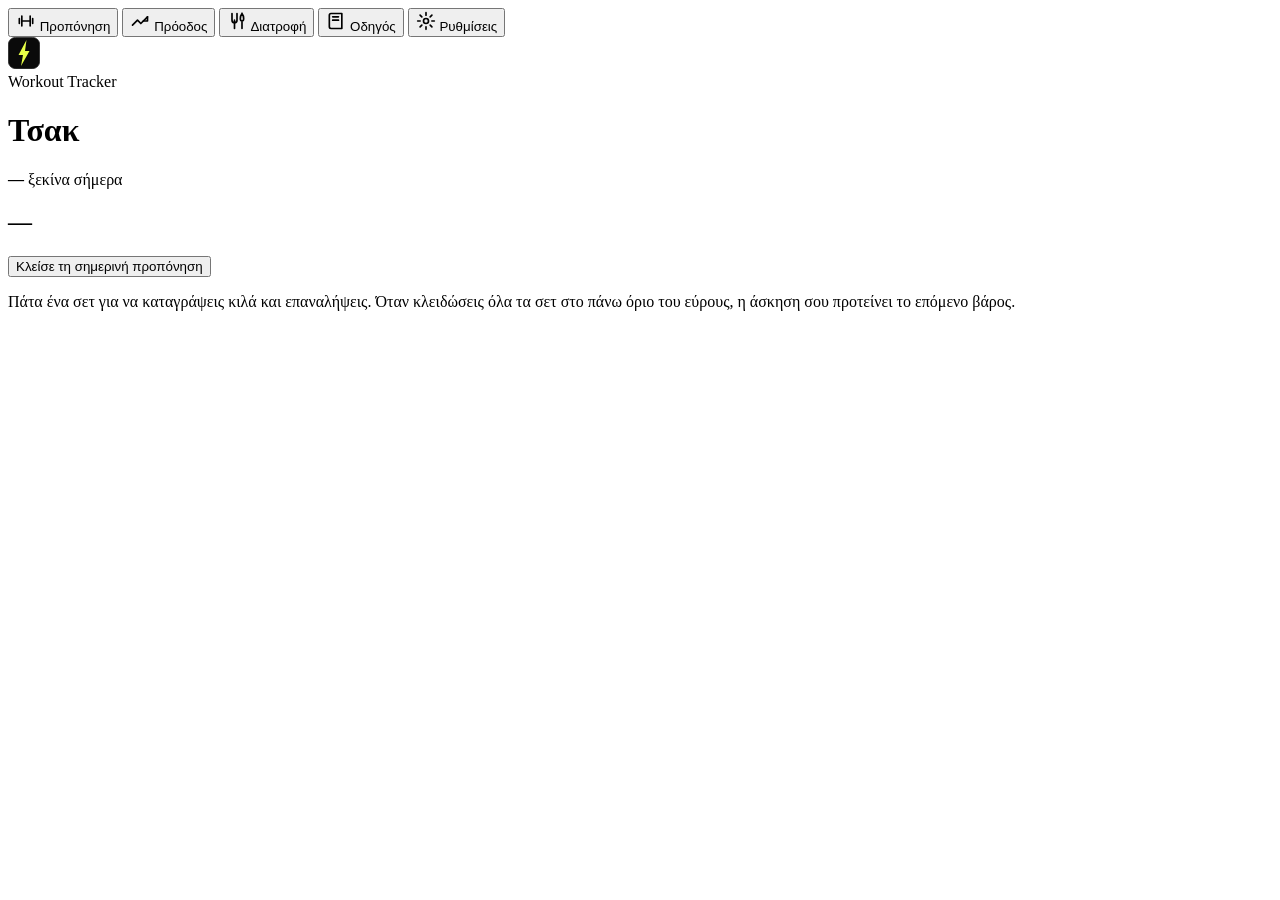
==== workout/index.html @ 8448d08c "Rename index 2.html to workout/index.html" ====
<!DOCTYPE html>
<html lang="el">
<head>
<meta charset="utf-8">
<meta name="viewport" content="width=device-width, initial-scale=1, viewport-fit=cover">
<title>Τσακ — καρνέ προπόνησης</title>
<meta name="description" content="Καταγραφή προπόνησης και προόδου για αθλητικό, γραμμωμένο σώμα. Full-body 3 φορές την εβδομάδα με αυτόματη προοδευτική επιβάρυνση.">
<meta name="theme-color" content="#0a0a0a">
<meta name="application-name" content="Τσακ">
<meta name="apple-mobile-web-app-capable" content="yes">
<meta name="mobile-web-app-capable" content="yes">
<meta name="apple-mobile-web-app-status-bar-style" content="black-translucent">
<meta name="apple-mobile-web-app-title" content="Τσακ">
<link rel="manifest" href="../manifest.json">
<link rel="icon" href="data:image/svg+xml,%3Csvg%20xmlns='http://www.w3.org/2000/svg'%20viewBox='0%200%20512%20512'%3E%3Crect%20width='512'%20height='512'%20rx='114'%20fill='%230a0a0a'/%3E%3Cpolygon%20points='296,48%20168,288%20240,288%20208,464%20344,224%20272,224'%20fill='%23e8ff47'/%3E%3C/svg%3E">
<link rel="apple-touch-icon" href="../icon-180.png">
<link rel="preconnect" href="https://fonts.googleapis.com">
<link rel="preconnect" href="https://fonts.gstatic.com" crossorigin>
<link href="https://fonts.googleapis.com/css2?family=IBM+Plex+Sans:wght@400;600&family=Roboto+Condensed:wght@700&display=swap&subset=greek,latin" rel="stylesheet">
<link rel="stylesheet" href="styles.css">
</head>
<body>

<nav class="tabbar">
  <div class="tabbar-inner" role="tablist" aria-label="Κύρια πλοήγηση">
    <button class="tab" role="tab" data-view="train" aria-selected="true">
      <svg width="20" height="20" viewBox="0 0 24 24" fill="none" stroke="currentColor" stroke-width="2" stroke-linecap="round" aria-hidden="true"><path d="M4 9v6M20 9v6M7 6v12M17 6v12M7 12h10"/></svg>
      Προπόνηση
    </button>
    <button class="tab" role="tab" data-view="progress" aria-selected="false">
      <svg width="20" height="20" viewBox="0 0 24 24" fill="none" stroke="currentColor" stroke-width="2" stroke-linecap="round" stroke-linejoin="round" aria-hidden="true"><path d="M3 17l6-6 4 4 8-8"/><path d="M21 7v5h-5"/></svg>
      Πρόοδος
    </button>
    <button class="tab" role="tab" data-view="nutrition" aria-selected="false">
      <svg width="20" height="20" viewBox="0 0 24 24" fill="none" stroke="currentColor" stroke-width="2" stroke-linecap="round" aria-hidden="true"><path d="M6 3v8a3 3 0 006 0V3M9 11v10M18 3c-1.5 2-2 4-2 6s.5 3 2 3 2-1 2-3-.5-4-2-6zM18 12v9"/></svg>
      Διατροφή
    </button>
    <button class="tab" role="tab" data-view="guide" aria-selected="false">
      <svg width="20" height="20" viewBox="0 0 24 24" fill="none" stroke="currentColor" stroke-width="2" stroke-linecap="round" stroke-linejoin="round" aria-hidden="true"><path d="M4 5a2 2 0 012-2h13v18H6a2 2 0 01-2-2z"/><path d="M8 7h7M8 11h7"/></svg>
      Οδηγός
    </button>
    <button class="tab" role="tab" data-view="settings" aria-selected="false">
      <svg width="20" height="20" viewBox="0 0 24 24" fill="none" stroke="currentColor" stroke-width="2" stroke-linecap="round" aria-hidden="true"><circle cx="12" cy="12" r="3"/><path d="M12 2v3M12 19v3M2 12h3M19 12h3M4.9 4.9l2.1 2.1M17 17l2.1 2.1M19.1 4.9L17 7M7 17l-2.1 2.1"/></svg>
      Ρυθμίσεις
    </button>
  </div>
</nav>

<div class="shell">

  <header class="masthead">
    <div class="brand">
      <svg class="brand-mark" width="32" height="32" viewBox="0 0 512 512" aria-hidden="true">
        <rect x="6" y="6" width="500" height="500" rx="114" fill="#0a0a0a" stroke="#1e1e1e" stroke-width="12"/>
        <polygon points="296,48 168,288 240,288 208,464 344,224 272,224" fill="#e8ff47"/>
      </svg>
      <div>
        <span class="brand-sub">Workout Tracker</span>
        <h1 class="wordmark">Τσακ</h1>
      </div>
    </div>
    <div class="masthead-meta">
      <strong id="week-count">—</strong>
      <span id="week-label">ξεκίνα σήμερα</span><span class="sync-dot" id="sync-dot" aria-hidden="true"></span>
    </div>
  </header>

  <!-- ΠΡΟΠΟΝΗΣΗ -->
  <main id="view-train" role="tabpanel">
    <div class="daystrip" id="daystrip"></div>
    <div class="section-head">
      <h2 id="day-title">—</h2>
      <p id="day-focus"></p>
    </div>
    <div id="exercise-list"></div>
    <div class="btn-row">
      <button class="btn btn-quiet btn-block" id="finish-session">Κλείσε τη σημερινή προπόνηση</button>
    </div>
    <p class="hint">Πάτα ένα σετ για να καταγράψεις κιλά και επαναλήψεις. Όταν κλειδώσεις όλα τα σετ στο πάνω όριο του εύρους, η άσκηση σου προτείνει το επόμενο βάρος.</p>
  </main>

  <!-- ΠΡΟΟΔΟΣ -->
  <main id="view-progress" role="tabpanel" hidden>
    <div class="section-head">
      <h2>Πρόοδος</h2>
      <p>Ο μόνος αξιόπιστος δείκτης είναι τα νούμερα που ανεβαίνουν.</p>
    </div>
    <div class="view-grid">
      <div>
        <div class="panel">
          <h3>Φορτίο ανά άσκηση</h3>
          <div class="field">
            <label for="progress-exercise">Άσκηση</label>
            <select id="progress-exercise"></select>
          </div>
          <div id="exercise-chart"></div>
          <div id="exercise-stats"></div>
        </div>

        <div class="panel">
          <h3>Σωματικό βάρος</h3>
          <div class="field-pair">
            <div class="field">
              <label for="bw-input">Κιλά σήμερα</label>
              <input type="number" id="bw-input" step="0.1" min="30" max="250" inputmode="decimal" placeholder="75.4">
            </div>
            <div class="field" style="align-self:end">
              <button class="btn btn-primary btn-block" id="bw-save">Καταχώρηση</button>
            </div>
          </div>
          <div id="bw-chart"></div>
          <div id="bw-stats"></div>
        </div>
      </div>

      <div>
        <div class="panel">
          <h3>Ώμοι προς μέση</h3>
          <p class="hint" style="margin-top:0">Ο λόγος που καθορίζει την αθλητική σιλουέτα. Μέτρα με μεζούρα στο πλατύτερο σημείο των ώμων και στον αφαλό, την ίδια ώρα της ημέρας.</p>
          <div class="field-pair">
            <div class="field">
              <label for="m-shoulders">Ώμοι (εκ.)</label>
              <input type="number" id="m-shoulders" step="0.5" inputmode="decimal" placeholder="112">
            </div>
            <div class="field">
              <label for="m-waist">Μέση (εκ.)</label>
              <input type="number" id="m-waist" step="0.5" inputmode="decimal" placeholder="80">
            </div>
          </div>
          <button class="btn btn-primary btn-block" id="m-save">Καταχώρηση μέτρησης</button>
          <div id="ratio-display"></div>
          <div id="ratio-chart"></div>
        </div>

        <div class="panel">
          <h3>Εβδομαδιαίος όγκος</h3>
          <div id="volume-list"></div>
        </div>

        <div class="panel">
          <h3>Ιστορικό προπονήσεων</h3>
          <div id="history-list"></div>
        </div>
      </div>
    </div>
  </main>

  <!-- ΔΙΑΤΡΟΦΗ -->
  <main id="view-nutrition" role="tabpanel" hidden>
    <div class="section-head">
      <h2>Διατροφή</h2>
      <p>Υπολογισμός αφετηρίας. Προσάρμοσε μετά από 3–4 εβδομάδες με βάση το τι δείχνει η ζυγαριά και ο καθρέφτης.</p>
    </div>
    <div class="view-grid">
      <div class="panel">
        <h3>Τα στοιχεία σου</h3>
        <div class="field-pair">
          <div class="field">
            <label for="n-weight">Βάρος (κιλά)</label>
            <input type="number" id="n-weight" step="0.5" min="30" max="250" inputmode="decimal">
          </div>
          <div class="field">
            <label for="n-height">Ύψος (εκ.)</label>
            <input type="number" id="n-height" step="1" min="120" max="230" inputmode="numeric">
          </div>
        </div>
        <div class="field-pair">
          <div class="field">
            <label for="n-age">Ηλικία</label>
            <input type="number" id="n-age" step="1" min="16" max="90" inputmode="numeric">
          </div>
          <div class="field">
            <label for="n-sex">Φύλο</label>
            <select id="n-sex">
              <option value="m">Άνδρας</option>
              <option value="f">Γυναίκα</option>
            </select>
          </div>
        </div>
        <div class="field">
          <label for="n-activity">Δραστηριότητα εκτός γυμναστηρίου</label>
          <select id="n-activity"></select>
        </div>
        <div class="field">
          <label for="n-goal">Στόχος</label>
          <select id="n-goal"></select>
        </div>
        <button class="btn btn-primary btn-block" id="n-calc">Υπολόγισε</button>
      </div>

      <div class="panel" id="n-results">
        <h3>Ημερήσιοι στόχοι</h3>
        <div class="empty">Συμπλήρωσε τα στοιχεία σου για να δεις τους στόχους.</div>
      </div>
    </div>
  </main>

  <!-- ΟΔΗΓΟΣ -->
  <main id="view-guide" role="tabpanel" hidden>
    <div class="section-head">
      <h2>Οδηγός</h2>
      <p>Το σκεπτικό πίσω από κάθε επιλογή του προγράμματος.</p>
    </div>
    <div id="guide-list"></div>
    <p class="hint">Δεν είναι ιατρική συμβουλή. Συμβουλέψου γιατρό πριν ξεκινήσεις πρόγραμμα άσκησης ή συμπληρώματα, ειδικά αν έχεις κάποια πάθηση ή παίρνεις φάρμακα.</p>
  </main>

  <!-- ΡΥΘΜΙΣΕΙΣ -->
  <main id="view-settings" role="tabpanel" hidden>
    <div class="section-head">
      <h2>Ρυθμίσεις</h2>
      <p id="storage-mode"></p>
    </div>

    <div class="panel">
      <h3>Τα δεδομένα σου</h3>
      <button class="btn btn-primary btn-block" id="export-btn">Εξαγωγή σε PDF</button>
      <p class="hint">Φτιάχνει μια πλήρη αναφορά: δύναμη ανά άσκηση, σωματικό βάρος, μετρήσεις, όγκο και ολόκληρο το ημερολόγιο. Ανοίγει το παράθυρο εκτύπωσης — διάλεξε <strong>Αποθήκευση ως PDF</strong>. Στο iPhone: Κοινή χρήση → Εκτύπωση → Αποθήκευση σε αρχεία.</p>
      <div class="btn-row">
        <button class="btn btn-quiet" id="backup-btn">Αντίγραφο ασφαλείας (JSON)</button>
        <button class="btn btn-quiet" id="import-btn">Εισαγωγή αρχείου</button>
        <button class="btn btn-danger" id="reset-btn">Διαγραφή όλων</button>
      </div>
      <p class="hint">Το JSON είναι για μεταφορά σε άλλη συσκευή — το διαβάζει η «Εισαγωγή». Το PDF είναι για διάβασμα και εκτύπωση.</p>
      <input type="file" id="import-file" accept="application/json" class="sr-only">
      <div id="data-status"></div>
    </div>
  </main>

</div>

<div class="timer" id="timer" hidden>
  <span class="timer-count" id="timer-count">2:00</span>
  <span class="timer-label" id="timer-label">Ξεκούραση</span>
  <button id="timer-skip">Παράλειψη</button>
  <div class="timer-bar" id="timer-bar"></div>
</div>

<script type="module">
  import('./app.js').catch(() => import('./assets/js/app.js'));
</script>
</body>
</html>
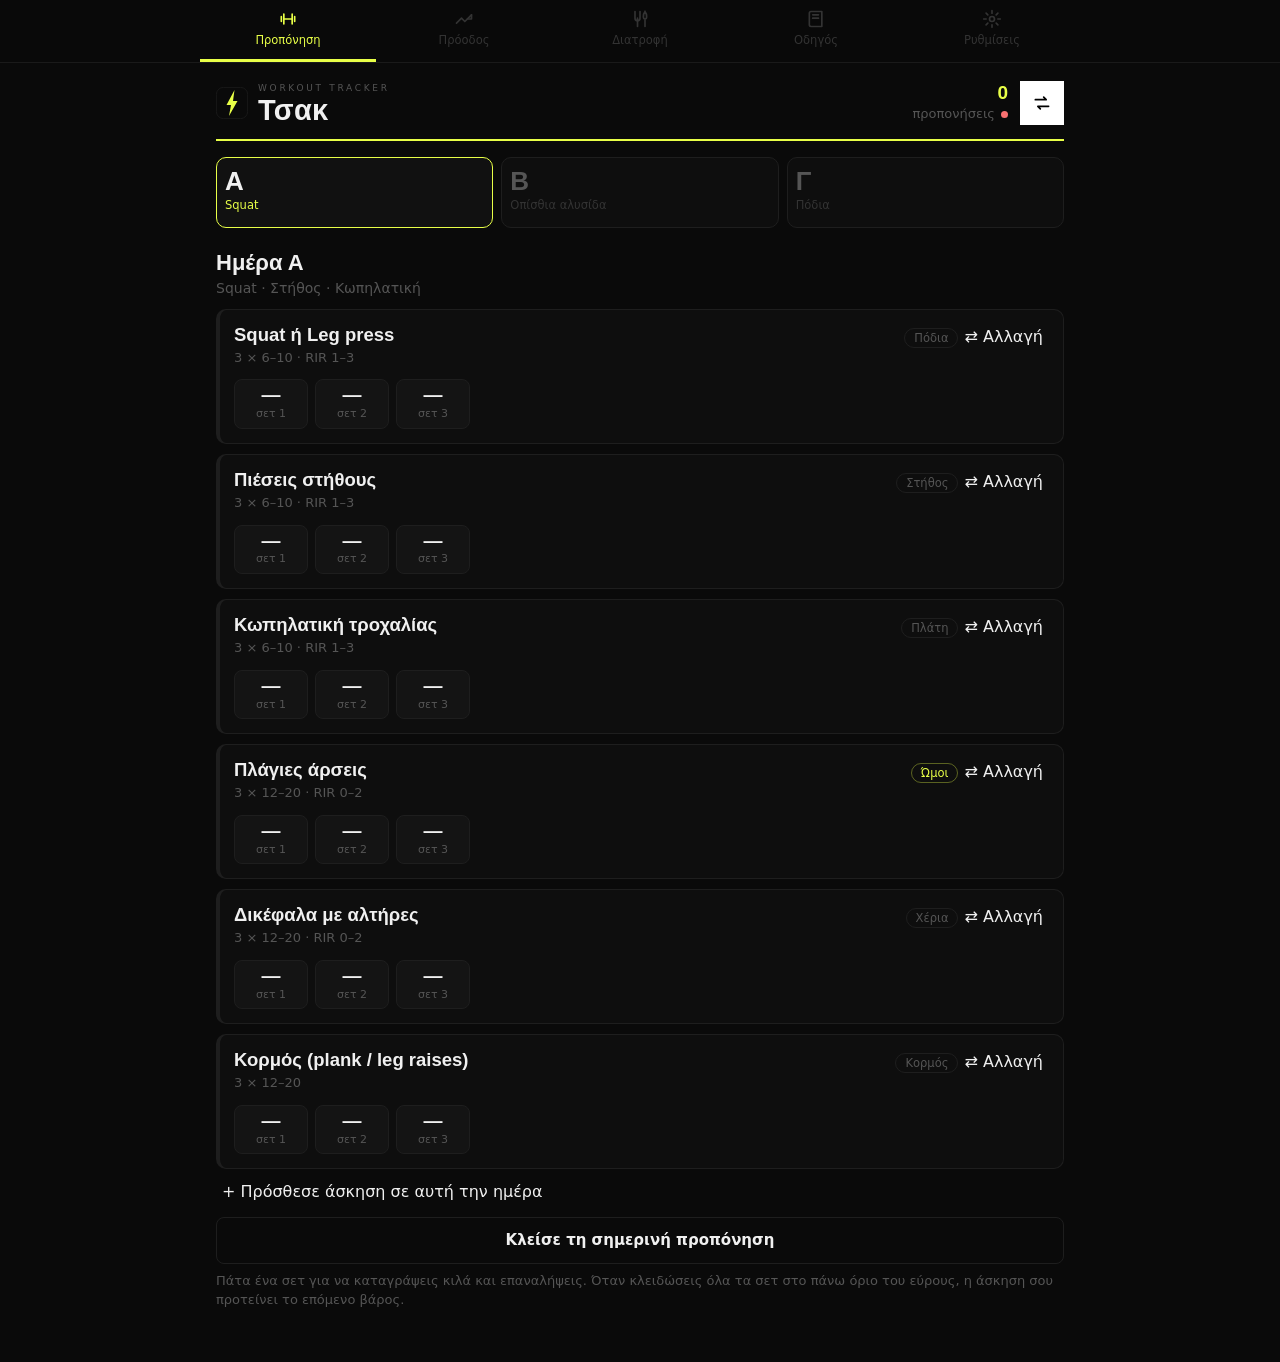
==== commit 9ccc22ab: "Add files via upload" ====
--- a/workout/index.html
+++ b/workout/index.html
@@ -59,9 +59,16 @@
         <h1 class="wordmark">Τσακ</h1>
       </div>
     </div>
-    <div class="masthead-meta">
-      <strong id="week-count">—</strong>
-      <span id="week-label">ξεκίνα σήμερα</span><span class="sync-dot" id="sync-dot" aria-hidden="true"></span>
+    <div class="masthead-right">
+      <div class="masthead-meta">
+        <strong id="week-count">—</strong>
+        <span id="week-label">ξεκίνα σήμερα</span><span class="sync-dot" id="sync-dot" aria-hidden="true"></span>
+      </div>
+      <a class="switch-btn" id="client-link" href="../" aria-label="Άνοιγμα κρατήσεων" title="Κρατήσεις">
+        <svg width="20" height="20" viewBox="0 0 24 24" fill="none" stroke="currentColor" stroke-width="2" stroke-linecap="round" stroke-linejoin="round" aria-hidden="true">
+          <path d="M4 8h13l-3-3M20 16H7l3 3"/>
+        </svg>
+      </a>
     </div>
   </header>
 
@@ -212,6 +219,57 @@
       <p id="storage-mode"></p>
     </div>
 
+    <div class="panel" id="config-panel">
+      <h3>Ο στόχος και το πρόγραμμά μου</h3>
+
+      <div id="goal-link"></div>
+      <div class="btn-row">
+        <button class="btn btn-quiet" id="goal-refresh">Ανανέωση στόχων</button>
+      </div>
+      <div id="goal-status"></div>
+
+      <div class="field">
+        <label for="cfg-preset">Πρόγραμμα</label>
+        <select id="cfg-preset"></select>
+      </div>
+      <p class="hint" id="cfg-tagline"></p>
+
+      <div class="field-pair">
+        <div class="field">
+          <label for="cfg-days">Μέρες την εβδομάδα</label>
+          <select id="cfg-days"></select>
+        </div>
+        <div class="field">
+          <label for="cfg-equip">Εξοπλισμός</label>
+          <select id="cfg-equip"></select>
+        </div>
+      </div>
+
+      <div class="field">
+        <label>Έμφαση</label>
+        <div class="chips" id="cfg-emphasis"></div>
+      </div>
+
+      <div id="cfg-preview"></div>
+      <button class="btn btn-primary btn-block" id="cfg-apply">Φτιάξε το πρόγραμμά μου</button>
+      <p class="hint">Το ιστορικό σου δεν χάνεται ποτέ. Κάθε άσκηση κρατάει τα κιλά της, ακόμα κι αν αλλάξεις εντελώς πρόγραμμα — και τα ξαναβρίσκει αν επιστρέψει αργότερα.</p>
+      <div id="cfg-status"></div>
+    </div>
+
+    <div class="panel">
+      <h3>Οι αλλαγές μου στο πρόγραμμα</h3>
+      <div id="plan-list"></div>
+      <div class="btn-row">
+        <button class="btn btn-quiet" id="plan-reset">Επαναφορά όλων των ασκήσεων</button>
+      </div>
+      <p class="hint">Γυρνάει τις ασκήσεις όπως τις έφτιαξε το πρόγραμμα. Ο στόχος και οι μέρες μένουν όπως τα έχεις — και οι καταγραφές σου δεν πειράζονται.</p>
+    </div>
+
+    <div class="panel">
+      <h3>Συγχρονισμός</h3>
+      <div id="sync-status"></div>
+    </div>
+
     <div class="panel">
       <h3>Τα δεδομένα σου</h3>
       <button class="btn btn-primary btn-block" id="export-btn">Εξαγωγή σε PDF</button>
@@ -237,7 +295,21 @@
 </div>
 
 <script type="module">
-  import('./app.js').catch(() => import('./assets/js/app.js'));
+  /* Αν κάτι δεν φορτώσει, φαίνεται στην οθόνη. Σιωπηλή αποτυχία
+     σημαίνει άδεια εφαρμογή χωρίς καμία εξήγηση. */
+  const boom = (msg) => {
+    const t = document.getElementById('day-title');
+    const list = document.getElementById('exercise-list');
+    if (t) t.textContent = 'Δεν φόρτωσε ο κώδικας';
+    if (list) list.innerHTML =
+      '<div class="empty" style="white-space:pre-wrap">' + String(msg) + '</div>';
+  };
+  window.addEventListener('error', (e) => {
+    if (e.filename) boom(e.message + '\n' + e.filename + ':' + e.lineno);
+  });
+  import('./app.js').catch((a) =>
+    import('./assets/js/app.js').catch((b) => boom(a.message + '\n' + b.message))
+  );
 </script>
 </body>
 </html>
--- a/workout/styles.css
+++ b/workout/styles.css
@@ -0,0 +1,951 @@
+/* ==========================================================================
+   Τσακ — καρνέ προπόνησης
+   Παλέτα: σκούρο φόντο #0a0a0a με lime accent #e8ff47.
+   Το σχέδιο και οι διαστάσεις μένουν ίδια — αλλάζουν μόνο τα χρώματα.
+   ========================================================================== */
+
+:root {
+  color-scheme: dark;
+
+  --paper: #0a0a0a;
+  --surface: #0e0e0e;
+  --surface-sunk: #141414;
+  --ink: #f0f0f0;
+  --muted: #555555;
+  --dim: #333333;
+  --rule: #1e1e1e;
+
+  --accent: #e8ff47;
+  --accent-soft: rgba(232, 255, 71, 0.12);
+  --accent-line: rgba(232, 255, 71, 0.35);
+  --on-accent: #000000;
+
+  --green: #4ade80;
+  --red: #f87171;
+
+  --sp: 4px;
+  --radius: 10px;
+  --tap: 46px;
+
+  --display: 'Roboto Condensed', 'Helvetica Neue', Arial, sans-serif;
+  /* Το Bebas Neue δεν έχει ελληνικά γράμματα, οπότε ο λογότυπος γράφεται
+     με Roboto Condensed — η ίδια στενή γραμματοσειρά με τα νούμερα. */
+  --brand: 'Roboto Condensed', 'Helvetica Neue', Arial, sans-serif;
+  --body: 'IBM Plex Sans', system-ui, -apple-system, 'Segoe UI', sans-serif;
+}
+
+* { box-sizing: border-box; }
+
+html { -webkit-text-size-adjust: 100%; }
+
+body {
+  margin: 0;
+  background: var(--paper);
+  color: var(--ink);
+  font-family: var(--body);
+  font-size: 16px;
+  line-height: 1.5;
+  -webkit-font-smoothing: antialiased;
+  -webkit-tap-highlight-color: transparent;
+  padding-bottom: calc(84px + env(safe-area-inset-bottom));
+}
+
+button, input, select { font: inherit; color: inherit; }
+
+::placeholder { color: var(--dim); opacity: 1; }
+
+button {
+  cursor: pointer;
+  border: none;
+  background: none;
+}
+
+:focus-visible {
+  outline: 3px solid var(--accent);
+  outline-offset: 2px;
+  border-radius: 4px;
+}
+
+.shell {
+  max-width: 560px;
+  margin: 0 auto;
+  padding: 0 16px;
+}
+
+.sr-only {
+  position: absolute;
+  width: 1px; height: 1px;
+  padding: 0; margin: -1px;
+  overflow: hidden;
+  clip: rect(0 0 0 0);
+  white-space: nowrap;
+}
+
+/* ---------- Κεφαλίδα ---------- */
+
+.masthead {
+  display: flex;
+  align-items: center;
+  justify-content: space-between;
+  gap: 12px;
+  padding: 18px 0 14px;
+  border-bottom: 2px solid var(--accent);
+}
+
+.brand {
+  display: flex;
+  align-items: center;
+  gap: 10px;
+  min-width: 0;
+}
+
+.brand-mark { display: block; flex-shrink: 0; }
+
+.brand-sub {
+  display: block;
+  font-size: 9px;
+  letter-spacing: 0.3em;
+  text-transform: uppercase;
+  color: var(--muted);
+  margin-bottom: 1px;
+}
+
+.wordmark {
+  font-family: var(--brand);
+  font-weight: 700;
+  font-size: 29px;
+  letter-spacing: 0.01em;
+  line-height: 1;
+  margin: 0;
+  color: var(--ink);
+}
+
+.masthead-meta {
+  font-size: 13px;
+  color: var(--muted);
+  font-variant-numeric: tabular-nums;
+  text-align: right;
+}
+
+.masthead-meta strong {
+  font-family: var(--display);
+  font-size: 19px;
+  color: var(--accent);
+  display: block;
+  line-height: 1.1;
+}
+
+.sync-dot {
+  display: inline-block;
+  width: 7px;
+  height: 7px;
+  border-radius: 50%;
+  background: var(--dim);
+  margin-left: 6px;
+  vertical-align: middle;
+  transition: background 0.2s;
+}
+
+.sync-dot[data-state='ok'] { background: var(--green); }
+.sync-dot[data-state='syncing'] { background: var(--accent); }
+.sync-dot[data-state='error'] { background: var(--red); }
+
+/* ---------- Λωρίδα ημερών ---------- */
+
+/* Οι μέρες δεν είναι πια πάντα τρεις: το πρόγραμμα μπορεί να έχει από
+   δύο έως έξι. Αυτόματες στήλες, με ελάχιστο πλάτος που χωράει
+   άνετα ο αντίχειρας. */
+.daystrip {
+  display: grid;
+  grid-template-columns: repeat(auto-fit, minmax(88px, 1fr));
+  gap: 8px;
+  margin: 16px 0 6px;
+}
+
+.daybtn {
+  background: var(--surface);
+  border: 1px solid var(--rule);
+  border-radius: var(--radius);
+  padding: 10px 8px 12px;
+  text-align: left;
+  min-height: var(--tap);
+  color: var(--muted);
+  transition: border-color 0.15s, background 0.15s, color 0.15s;
+}
+
+.daybtn:hover { border-color: var(--muted); }
+
+.daybtn .letter {
+  font-family: var(--display);
+  font-weight: 700;
+  font-size: 26px;
+  line-height: 1;
+  display: block;
+}
+
+.daybtn .meta {
+  font-size: 11.5px;
+  color: var(--dim);
+  display: block;
+  margin-top: 3px;
+}
+
+.daybtn[aria-pressed='true'] {
+  background: #111111;
+  border-color: var(--accent);
+  color: var(--ink);
+}
+
+.daybtn[aria-pressed='true'] .meta { color: var(--accent); }
+
+.daybtn .done {
+  display: inline-block;
+  width: 7px; height: 7px;
+  border-radius: 50%;
+  background: var(--accent);
+  vertical-align: middle;
+  margin-left: 6px;
+}
+
+/* ---------- Επικεφαλίδα ενότητας ---------- */
+
+.section-head {
+  margin: 22px 0 10px;
+}
+
+.section-head h2 {
+  font-family: var(--display);
+  font-weight: 700;
+  font-size: 22px;
+  margin: 0;
+  line-height: 1.15;
+  color: var(--ink);
+}
+
+.section-head p {
+  margin: 3px 0 0;
+  color: var(--muted);
+  font-size: 14px;
+}
+
+/* ---------- Κάρτα άσκησης ---------- */
+
+.exercise {
+  background: var(--surface);
+  border: 1px solid var(--rule);
+  border-radius: var(--radius);
+  padding: 14px;
+  margin-bottom: 10px;
+  border-left: 4px solid var(--rule);
+}
+
+.exercise[data-state='done'] { border-left-color: var(--green); }
+.exercise[data-state='levelup'] {
+  border-left-color: var(--accent);
+  background: var(--accent-soft);
+}
+
+.ex-top {
+  display: flex;
+  justify-content: space-between;
+  align-items: flex-start;
+  gap: 10px;
+}
+
+.ex-name {
+  font-family: var(--display);
+  font-weight: 700;
+  font-size: 18.5px;
+  line-height: 1.2;
+  margin: 0;
+}
+
+.ex-prescription {
+  font-size: 13px;
+  color: var(--muted);
+  font-variant-numeric: tabular-nums;
+  margin-top: 2px;
+}
+
+.ex-group {
+  font-size: 11.5px;
+  color: var(--muted);
+  border: 1px solid var(--rule);
+  border-radius: 999px;
+  padding: 2px 9px;
+  white-space: nowrap;
+  flex-shrink: 0;
+}
+
+.ex-key .ex-group {
+  border-color: var(--accent-line);
+  color: var(--accent);
+}
+
+/* Σετ */
+
+.sets {
+  display: flex;
+  flex-wrap: wrap;
+  gap: 7px;
+  margin-top: 12px;
+}
+
+.setchip {
+  min-width: 74px;
+  min-height: var(--tap);
+  padding: 5px 10px;
+  border: 1px solid var(--rule);
+  border-radius: 8px;
+  background: var(--surface-sunk);
+  text-align: center;
+  font-variant-numeric: tabular-nums;
+  transition: background 0.12s, border-color 0.12s;
+}
+
+.setchip:hover { border-color: var(--muted); }
+
+.setchip .val {
+  display: block;
+  font-family: var(--display);
+  font-weight: 700;
+  font-size: 19px;
+  line-height: 1.1;
+  color: var(--ink);
+}
+
+.setchip .sub {
+  display: block;
+  font-size: 11px;
+  color: var(--muted);
+}
+
+.setchip[data-filled='true'] {
+  background: var(--surface-sunk);
+  border-color: var(--accent-line);
+}
+
+.setchip[data-filled='true'] .val { color: var(--accent); }
+
+.setchip[data-top='true'] {
+  background: var(--accent);
+  border-color: var(--accent);
+}
+
+.setchip[data-top='true'] .val { color: var(--on-accent); }
+.setchip[data-top='true'] .sub { color: rgba(0, 0, 0, 0.6); }
+
+.ex-last {
+  margin-top: 10px;
+  font-size: 12.5px;
+  color: var(--muted);
+  font-variant-numeric: tabular-nums;
+}
+
+.levelup-note {
+  margin-top: 10px;
+  padding: 9px 11px;
+  background: var(--accent);
+  border-radius: 7px;
+  font-size: 14px;
+  font-weight: 600;
+  color: var(--on-accent);
+}
+
+/* ---------- Επεξεργασία σετ ---------- */
+
+.editor {
+  margin-top: 12px;
+  padding: 12px;
+  background: #0c0c0c;
+  border: 1px solid var(--rule);
+  border-radius: 8px;
+}
+
+.editor-grid {
+  display: grid;
+  grid-template-columns: 1fr 1fr;
+  gap: 10px;
+}
+
+.field label {
+  display: block;
+  font-size: 12.5px;
+  color: var(--muted);
+  margin-bottom: 4px;
+}
+
+.stepper {
+  display: flex;
+  align-items: stretch;
+  border: 1px solid var(--rule);
+  border-radius: 8px;
+  overflow: hidden;
+  background: var(--surface-sunk);
+}
+
+.stepper button {
+  width: 40px;
+  font-family: var(--display);
+  font-size: 22px;
+  font-weight: 700;
+  color: var(--accent);
+  background: transparent;
+}
+
+.stepper button:active { background: var(--accent-soft); }
+
+.stepper input {
+  flex: 1;
+  min-width: 0;
+  border: none;
+  text-align: center;
+  font-family: var(--display);
+  font-weight: 700;
+  font-size: 21px;
+  background: transparent;
+  color: var(--ink);
+  padding: 9px 0;
+  font-variant-numeric: tabular-nums;
+}
+
+.stepper input:focus { outline: none; background: var(--accent-soft); }
+
+.editor-actions {
+  display: flex;
+  gap: 8px;
+  margin-top: 10px;
+}
+
+/* ---------- Κουμπιά ---------- */
+
+.btn {
+  min-height: var(--tap);
+  padding: 11px 18px;
+  border-radius: 8px;
+  font-weight: 600;
+  font-size: 15px;
+  border: 1px solid transparent;
+  transition: background 0.14s, border-color 0.14s, color 0.14s;
+}
+
+.btn-primary {
+  background: var(--accent);
+  color: var(--on-accent);
+  flex: 1;
+}
+
+.btn-primary:hover { background: #d5eb33; }
+
+.btn-quiet {
+  background: transparent;
+  border-color: var(--rule);
+  color: var(--ink);
+}
+
+.btn-quiet:hover { border-color: var(--accent-line); color: var(--accent); }
+
+.btn-quiet:disabled {
+  color: var(--dim);
+  border-color: var(--rule);
+  cursor: default;
+}
+
+.btn-danger {
+  background: transparent;
+  border-color: #3a1a1a;
+  color: #ff4444;
+}
+
+.btn-block { width: 100%; }
+
+.btn-row {
+  display: flex;
+  gap: 8px;
+  flex-wrap: wrap;
+  margin-top: 12px;
+}
+
+/* ---------- Χρονόμετρο ---------- */
+
+.timer {
+  position: fixed;
+  left: 50%;
+  transform: translateX(-50%);
+  bottom: calc(78px + env(safe-area-inset-bottom));
+  width: min(528px, calc(100% - 32px));
+  background: #141414;
+  border: 1px solid var(--rule);
+  color: var(--ink);
+  border-radius: var(--radius);
+  padding: 11px 14px;
+  display: flex;
+  align-items: center;
+  gap: 12px;
+  z-index: 40;
+  box-shadow: 0 6px 20px rgba(0, 0, 0, 0.55);
+}
+
+.timer[hidden] { display: none; }
+
+.timer-count {
+  font-family: var(--display);
+  font-weight: 700;
+  font-size: 27px;
+  font-variant-numeric: tabular-nums;
+  line-height: 1;
+  min-width: 66px;
+  color: var(--accent);
+}
+
+.timer-label {
+  flex: 1;
+  font-size: 13px;
+  color: var(--muted);
+}
+
+.timer-bar {
+  position: absolute;
+  left: 0; bottom: 0;
+  height: 3px;
+  background: var(--accent);
+  border-radius: 0 0 var(--radius) var(--radius);
+  transition: width 1s linear;
+}
+
+.timer button {
+  color: var(--ink);
+  border: 1px solid #2a2a2a;
+  border-radius: 7px;
+  padding: 8px 12px;
+  font-size: 14px;
+  min-height: 40px;
+}
+
+/* ---------- Πλοήγηση ---------- */
+
+.tabbar {
+  position: fixed;
+  bottom: 0; left: 0; right: 0;
+  background: rgba(10, 10, 10, 0.96);
+  backdrop-filter: blur(12px);
+  -webkit-backdrop-filter: blur(12px);
+  border-top: 1px solid #1a1a1a;
+  padding-bottom: env(safe-area-inset-bottom);
+  z-index: 50;
+}
+
+.tabbar-inner {
+  max-width: 560px;
+  margin: 0 auto;
+  display: grid;
+  grid-template-columns: repeat(5, 1fr);
+}
+
+.tab {
+  padding: 9px 2px 10px;
+  text-align: center;
+  color: var(--dim);
+  font-size: 11.5px;
+  border-top: 3px solid transparent;
+  min-height: var(--tap);
+  transition: color 0.2s;
+}
+
+.tab svg { display: block; margin: 0 auto 3px; }
+
+.tab[aria-selected='true'] {
+  color: var(--accent);
+  border-top-color: var(--accent);
+}
+
+/* ---------- Πρόοδος ---------- */
+
+.panel {
+  background: var(--surface);
+  border: 1px solid var(--rule);
+  border-radius: var(--radius);
+  padding: 14px;
+  margin-bottom: 12px;
+}
+
+.panel h3 {
+  font-family: var(--display);
+  font-weight: 700;
+  font-size: 17.5px;
+  margin: 0 0 8px;
+  color: var(--ink);
+}
+
+.chart { width: 100%; height: auto; display: block; }
+.chart-grid { stroke: var(--rule); stroke-width: 1; }
+.chart-tick { font-size: 9.5px; fill: var(--muted); font-family: var(--body); }
+.chart-line { fill: none; stroke: var(--accent); stroke-width: 2.5; stroke-linejoin: round; stroke-linecap: round; }
+.chart-area { fill: var(--accent); opacity: 0.1; }
+.chart-dot { fill: var(--accent); }
+
+.stat-row {
+  display: flex;
+  justify-content: space-between;
+  align-items: baseline;
+  padding: 9px 0;
+  border-bottom: 1px solid var(--rule);
+  gap: 12px;
+}
+
+.stat-row:last-child { border-bottom: none; }
+
+.stat-row .k { font-size: 14px; color: var(--muted); }
+
+.stat-row .v {
+  font-family: var(--display);
+  font-weight: 700;
+  font-size: 21px;
+  font-variant-numeric: tabular-nums;
+  color: var(--ink);
+}
+
+.volume-item { margin-bottom: 13px; }
+
+.volume-head {
+  display: flex;
+  justify-content: space-between;
+  align-items: baseline;
+  font-size: 14px;
+  margin-bottom: 5px;
+}
+
+.volume-head .count {
+  font-family: var(--display);
+  font-weight: 700;
+  font-variant-numeric: tabular-nums;
+  color: var(--accent);
+}
+
+.bar-track {
+  height: 7px;
+  background: var(--surface-sunk);
+  border-radius: 4px;
+  overflow: hidden;
+}
+
+.bar-fill {
+  height: 100%;
+  background: var(--accent);
+  border-radius: 4px;
+}
+
+.volume-note {
+  font-size: 12.5px;
+  color: var(--muted);
+  margin-top: 5px;
+}
+
+/* ---------- Φόρμες ---------- */
+
+.field { margin-bottom: 12px; }
+
+.field input[type='number'],
+.field input[type='text'],
+.field select {
+  width: 100%;
+  min-height: var(--tap);
+  padding: 10px 12px;
+  border: 1px solid var(--rule);
+  border-radius: 8px;
+  background: var(--surface-sunk);
+  color: var(--ink);
+  font-variant-numeric: tabular-nums;
+}
+
+.field input:focus, .field select:focus {
+  outline: none;
+  border-color: var(--accent);
+  box-shadow: 0 0 0 3px var(--accent-soft);
+}
+
+.field-pair {
+  display: grid;
+  grid-template-columns: 1fr 1fr;
+  gap: 10px;
+}
+
+.macro-grid {
+  display: grid;
+  grid-template-columns: repeat(3, 1fr);
+  gap: 8px;
+  margin-top: 12px;
+}
+
+.macro {
+  background: var(--surface-sunk);
+  border-radius: 8px;
+  padding: 11px 9px;
+  text-align: center;
+}
+
+.macro .n {
+  display: block;
+  font-family: var(--display);
+  font-weight: 700;
+  font-size: 24px;
+  line-height: 1.1;
+  font-variant-numeric: tabular-nums;
+  color: var(--ink);
+}
+
+.macro .l { font-size: 12px; color: var(--muted); }
+
+.headline-number {
+  font-family: var(--display);
+  font-weight: 700;
+  font-size: 46px;
+  line-height: 1;
+  font-variant-numeric: tabular-nums;
+  color: var(--accent);
+}
+
+.headline-number span {
+  font-size: 17px;
+  color: var(--muted);
+  font-weight: 400;
+}
+
+.hint {
+  font-size: 13px;
+  color: var(--muted);
+  margin-top: 8px;
+  line-height: 1.45;
+}
+
+.warn {
+  background: rgba(248, 113, 113, 0.1);
+  border-left: 3px solid var(--red);
+  color: #fca5a5;
+  padding: 10px 12px;
+  border-radius: 6px;
+  font-size: 13.5px;
+  margin-top: 10px;
+}
+
+/* ---------- Οδηγός ---------- */
+
+.accordion {
+  background: var(--surface);
+  border: 1px solid var(--rule);
+  border-radius: var(--radius);
+  margin-bottom: 8px;
+  overflow: hidden;
+}
+
+.accordion summary {
+  padding: 14px;
+  font-family: var(--display);
+  font-weight: 700;
+  font-size: 17.5px;
+  cursor: pointer;
+  list-style: none;
+  display: flex;
+  justify-content: space-between;
+  align-items: center;
+  min-height: var(--tap);
+  color: var(--ink);
+}
+
+.accordion summary::-webkit-details-marker { display: none; }
+
+.accordion summary::after {
+  content: '+';
+  font-size: 22px;
+  color: var(--accent);
+  line-height: 1;
+}
+
+.accordion[open] summary::after { content: '–'; }
+
+.accordion .content {
+  padding: 0 14px 14px;
+  max-width: 68ch;
+}
+
+.accordion .content p {
+  margin: 0 0 10px;
+  font-size: 14.5px;
+  line-height: 1.6;
+  color: #c9c9c9;
+}
+
+.accordion .content p:last-child { margin-bottom: 0; }
+
+/* ---------- Κενές καταστάσεις ---------- */
+
+.empty {
+  text-align: center;
+  padding: 26px 16px;
+  color: var(--dim);
+  font-size: 14.5px;
+}
+
+.status {
+  font-size: 13px;
+  padding: 9px 11px;
+  border-radius: 7px;
+  margin-top: 10px;
+}
+
+.status.ok { background: rgba(74, 222, 128, 0.12); color: var(--green); }
+.status.err { background: rgba(248, 113, 113, 0.12); color: var(--red); }
+
+.history-item {
+  display: flex;
+  justify-content: space-between;
+  gap: 12px;
+  padding: 10px 0;
+  border-bottom: 1px solid var(--rule);
+  font-size: 14px;
+}
+
+.history-item:last-child { border-bottom: none; }
+
+.history-item .when { color: var(--muted); font-variant-numeric: tabular-nums; }
+
+/* ---------- Ευρεία οθόνη ---------- */
+
+@media (min-width: 900px) {
+  body { padding-bottom: 40px; }
+
+  .shell { max-width: 880px; }
+
+  .tabbar {
+    position: sticky;
+    top: 0;
+    bottom: auto;
+    border-top: none;
+    border-bottom: 1px solid #1a1a1a;
+  }
+
+  .tabbar-inner { max-width: 880px; }
+
+  .tab { border-top: none; border-bottom: 3px solid transparent; }
+  .tab[aria-selected='true'] { border-bottom-color: var(--accent); }
+
+  .timer { bottom: 20px; width: min(420px, calc(100% - 40px)); left: auto; right: 20px; transform: none; }
+
+  .view-grid {
+    display: grid;
+    grid-template-columns: 1fr 1fr;
+    gap: 12px;
+    align-items: start;
+  }
+}
+
+@media (prefers-reduced-motion: reduce) {
+  * { transition-duration: 0.01ms !important; animation-duration: 0.01ms !important; }
+}
+
+
+/* ---------- Διακόπτης προς τις κρατήσεις ---------- */
+
+.masthead-right {
+  display: flex;
+  align-items: center;
+  gap: 12px;
+  flex-shrink: 0;
+}
+
+/* Αντίστροφα από την εφαρμογή κρατήσεων: εκεί μαύρο κουμπί σε άσπρη
+   σελίδα, εδώ άσπρο σε μαύρη. Ίδιο μέγεθος, ίδιο σχήμα. */
+.switch-btn {
+  display: flex;
+  align-items: center;
+  justify-content: center;
+  width: 44px;
+  height: 44px;
+  flex-shrink: 0;
+  background: #fff;
+  color: #000;
+  border: 1px solid #fff;
+  text-decoration: none;
+  -webkit-tap-highlight-color: transparent;
+}
+
+.switch-btn:active { opacity: 0.7; }
+
+/* ---------- Στόχοι και γεννήτρια προγράμματος ---------- */
+
+.goal-head {
+  font-family: var(--display);
+  font-size: 11px;
+  letter-spacing: 0.14em;
+  text-transform: uppercase;
+  color: var(--muted);
+  margin-bottom: 8px;
+}
+
+.goal-chips, .chips {
+  display: flex;
+  flex-wrap: wrap;
+  gap: 6px;
+}
+
+.goal-chip {
+  display: inline-block;
+  padding: 5px 9px;
+  font-size: 12px;
+  border: 1px solid var(--rule);
+  background: var(--surface-sunk);
+  color: var(--ink);
+}
+
+.goal-chip-empty { color: var(--muted); }
+
+.chip {
+  padding: 7px 11px;
+  font-size: 13px;
+  font-family: inherit;
+  border: 1px solid var(--rule);
+  background: transparent;
+  color: var(--muted);
+  cursor: pointer;
+}
+
+.chip[data-on="true"] {
+  border-color: var(--accent-line);
+  color: var(--accent);
+  background: var(--accent-soft);
+}
+
+#cfg-preview {
+  margin: 14px 0 12px;
+  border: 1px solid var(--rule);
+}
+
+.preview-head {
+  font-family: var(--display);
+  font-size: 12px;
+  letter-spacing: 0.1em;
+  text-transform: uppercase;
+  color: var(--accent);
+  padding: 10px 12px;
+  border-bottom: 1px solid var(--rule);
+}
+
+.preview-day {
+  display: block;
+  padding: 10px 12px;
+  border-bottom: 1px solid var(--rule);
+}
+
+.preview-day:last-child { border-bottom: 0; }
+
+.preview-day strong {
+  display: block;
+  font-size: 13px;
+  margin-bottom: 3px;
+}
+
+.preview-day span {
+  font-size: 12px;
+  line-height: 1.5;
+  color: var(--muted);
+}
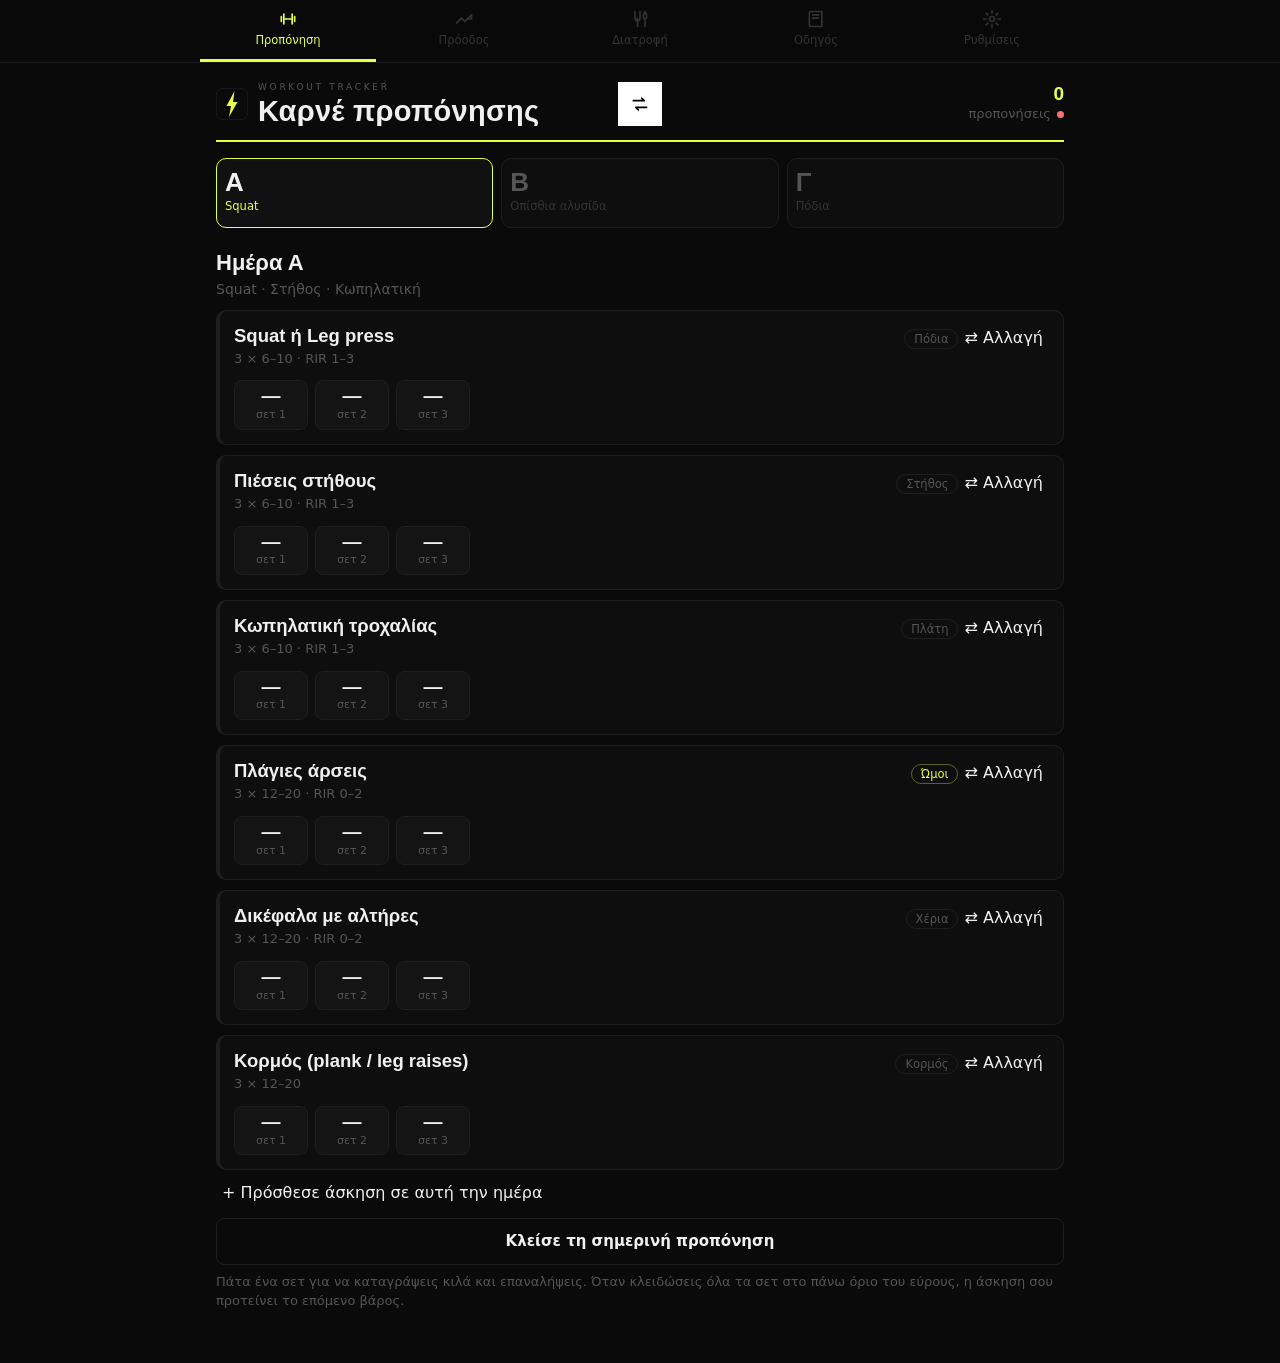
==== commit 95607370: "Add files via upload" ====
--- a/workout/index.html
+++ b/workout/index.html
@@ -3,14 +3,14 @@
 <head>
 <meta charset="utf-8">
 <meta name="viewport" content="width=device-width, initial-scale=1, viewport-fit=cover">
-<title>Τσακ — καρνέ προπόνησης</title>
+<title>Καρνέ προπόνησης</title>
 <meta name="description" content="Καταγραφή προπόνησης και προόδου για αθλητικό, γραμμωμένο σώμα. Full-body 3 φορές την εβδομάδα με αυτόματη προοδευτική επιβάρυνση.">
 <meta name="theme-color" content="#0a0a0a">
-<meta name="application-name" content="Τσακ">
+<meta name="application-name" content="Καρνέ προπόνησης">
 <meta name="apple-mobile-web-app-capable" content="yes">
 <meta name="mobile-web-app-capable" content="yes">
 <meta name="apple-mobile-web-app-status-bar-style" content="black-translucent">
-<meta name="apple-mobile-web-app-title" content="Τσακ">
+<meta name="apple-mobile-web-app-title" content="Καρνέ προπόνησης">
 <link rel="manifest" href="../manifest.json">
 <link rel="icon" href="data:image/svg+xml,%3Csvg%20xmlns='http://www.w3.org/2000/svg'%20viewBox='0%200%20512%20512'%3E%3Crect%20width='512'%20height='512'%20rx='114'%20fill='%230a0a0a'/%3E%3Cpolygon%20points='296,48%20168,288%20240,288%20208,464%20344,224%20272,224'%20fill='%23e8ff47'/%3E%3C/svg%3E">
 <link rel="apple-touch-icon" href="../icon-180.png">
@@ -48,27 +48,31 @@
 
 <div class="shell">
 
+  <!-- Το όνομα και το λογότυπο έρχονται από τις ρυθμίσεις του
+       διαχειριστή. Ό,τι υπάρχει εδώ είναι μόνο εφεδρεία για όσο
+       φορτώνει. -->
   <header class="masthead">
     <div class="brand">
-      <svg class="brand-mark" width="32" height="32" viewBox="0 0 512 512" aria-hidden="true">
+      <img class="brand-mark" id="brand-logo" alt="" width="32" height="32" hidden>
+      <svg class="brand-mark" id="brand-mark-fallback" width="32" height="32" viewBox="0 0 512 512" aria-hidden="true">
         <rect x="6" y="6" width="500" height="500" rx="114" fill="#0a0a0a" stroke="#1e1e1e" stroke-width="12"/>
         <polygon points="296,48 168,288 240,288 208,464 344,224 272,224" fill="#e8ff47"/>
       </svg>
-      <div>
+      <div class="brand-text">
         <span class="brand-sub">Workout Tracker</span>
-        <h1 class="wordmark">Τσακ</h1>
-      </div>
-    </div>
-    <div class="masthead-right">
-      <div class="masthead-meta">
-        <strong id="week-count">—</strong>
-        <span id="week-label">ξεκίνα σήμερα</span><span class="sync-dot" id="sync-dot" aria-hidden="true"></span>
-      </div>
-      <a class="switch-btn" id="client-link" href="../" aria-label="Άνοιγμα κρατήσεων" title="Κρατήσεις">
-        <svg width="20" height="20" viewBox="0 0 24 24" fill="none" stroke="currentColor" stroke-width="2" stroke-linecap="round" stroke-linejoin="round" aria-hidden="true">
-          <path d="M4 8h13l-3-3M20 16H7l3 3"/>
-        </svg>
-      </a>
+        <h1 class="wordmark" id="brand-name">Καρνέ προπόνησης</h1>
+      </div>
+    </div>
+
+    <a class="switch-btn" id="client-link" href="../" aria-label="Άνοιγμα κρατήσεων" title="Κρατήσεις">
+      <svg width="20" height="20" viewBox="0 0 24 24" fill="none" stroke="currentColor" stroke-width="2" stroke-linecap="round" stroke-linejoin="round" aria-hidden="true">
+        <path d="M4 8h13l-3-3M20 16H7l3 3"/>
+      </svg>
+    </a>
+
+    <div class="masthead-meta">
+      <strong id="week-count">—</strong>
+      <span id="week-label">ξεκίνα σήμερα</span><span class="sync-dot" id="sync-dot" aria-hidden="true"></span>
     </div>
   </header>
 
--- a/workout/styles.css
+++ b/workout/styles.css
@@ -1,5 +1,5 @@
 /* ==========================================================================
-   Τσακ — καρνέ προπόνησης
+   Καρνέ προπόνησης
    Παλέτα: σκούρο φόντο #0a0a0a με lime accent #e8ff47.
    Το σχέδιο και οι διαστάσεις μένουν ίδια — αλλάζουν μόνο τα χρώματα.
    ========================================================================== */
@@ -83,10 +83,13 @@
 
 /* ---------- Κεφαλίδα ---------- */
 
+/* Τρεις στήλες αντί για δύο άκρα: οι δύο εξωτερικές μοιράζονται ίσα
+   τον χώρο, οπότε το κουμπί της μεσαίας κάθεται στο οπτικό κέντρο
+   της κεφαλίδας ό,τι κι αν γράφει δεξιά κι αριστερά. */
 .masthead {
-  display: flex;
+  display: grid;
+  grid-template-columns: 1fr auto 1fr;
   align-items: center;
-  justify-content: space-between;
   gap: 12px;
   padding: 18px 0 14px;
   border-bottom: 2px solid var(--accent);
@@ -99,7 +102,18 @@
   min-width: 0;
 }
 
-.brand-mark { display: block; flex-shrink: 0; }
+/* Το λογότυπο το ανεβάζει ο διαχειριστής, οπότε μπορεί να έχει
+   οποιαδήποτε αναλογία: το κουτί μένει σταθερό και η εικόνα χωράει
+   μέσα του χωρίς να παραμορφώνεται. */
+.brand-mark {
+  display: block;
+  flex-shrink: 0;
+  width: 32px;
+  height: 32px;
+  object-fit: contain;
+}
+
+.brand-mark[hidden] { display: none; }
 
 .brand-sub {
   display: block;
@@ -110,17 +124,27 @@
   margin-bottom: 1px;
 }
 
+/* Το όνομα δεν το ξέρουμε από πριν — μπορεί να είναι μια λέξη ή
+   «Athletic Performance Center». Μικραίνει μόνο του και κόβεται με
+   αποσιωπητικά αντί να σπρώξει το κουμπί από το κέντρο. */
 .wordmark {
   font-family: var(--brand);
   font-weight: 700;
-  font-size: 29px;
+  font-size: clamp(19px, 6vw, 29px);
   letter-spacing: 0.01em;
-  line-height: 1;
+  line-height: 1.05;
   margin: 0;
   color: var(--ink);
-}
+  overflow: hidden;
+  text-overflow: ellipsis;
+  white-space: nowrap;
+}
+
+.brand-text { min-width: 0; }
 
 .masthead-meta {
+  grid-column: 3;
+  justify-self: end;
   font-size: 13px;
   color: var(--muted);
   font-variant-numeric: tabular-nums;
@@ -854,8 +878,13 @@
 }
 
 /* Αντίστροφα από την εφαρμογή κρατήσεων: εκεί μαύρο κουμπί σε άσπρη
-   σελίδα, εδώ άσπρο σε μαύρη. Ίδιο μέγεθος, ίδιο σχήμα. */
+   σελίδα, εδώ άσπρο σε μαύρη. Ίδιο μέγεθος, ίδιο σχήμα.
+   Μεσαία στήλη της κεφαλίδας: κεντραρισμένο και στους δύο άξονες,
+   και το βελάκι κεντραρισμένο μέσα του. */
 .switch-btn {
+  grid-column: 2;
+  justify-self: center;
+  align-self: center;
   display: flex;
   align-items: center;
   justify-content: center;
@@ -869,6 +898,8 @@
   -webkit-tap-highlight-color: transparent;
 }
 
+.switch-btn svg { display: block; }
+
 .switch-btn:active { opacity: 0.7; }
 
 /* ---------- Στόχοι και γεννήτρια προγράμματος ---------- */
